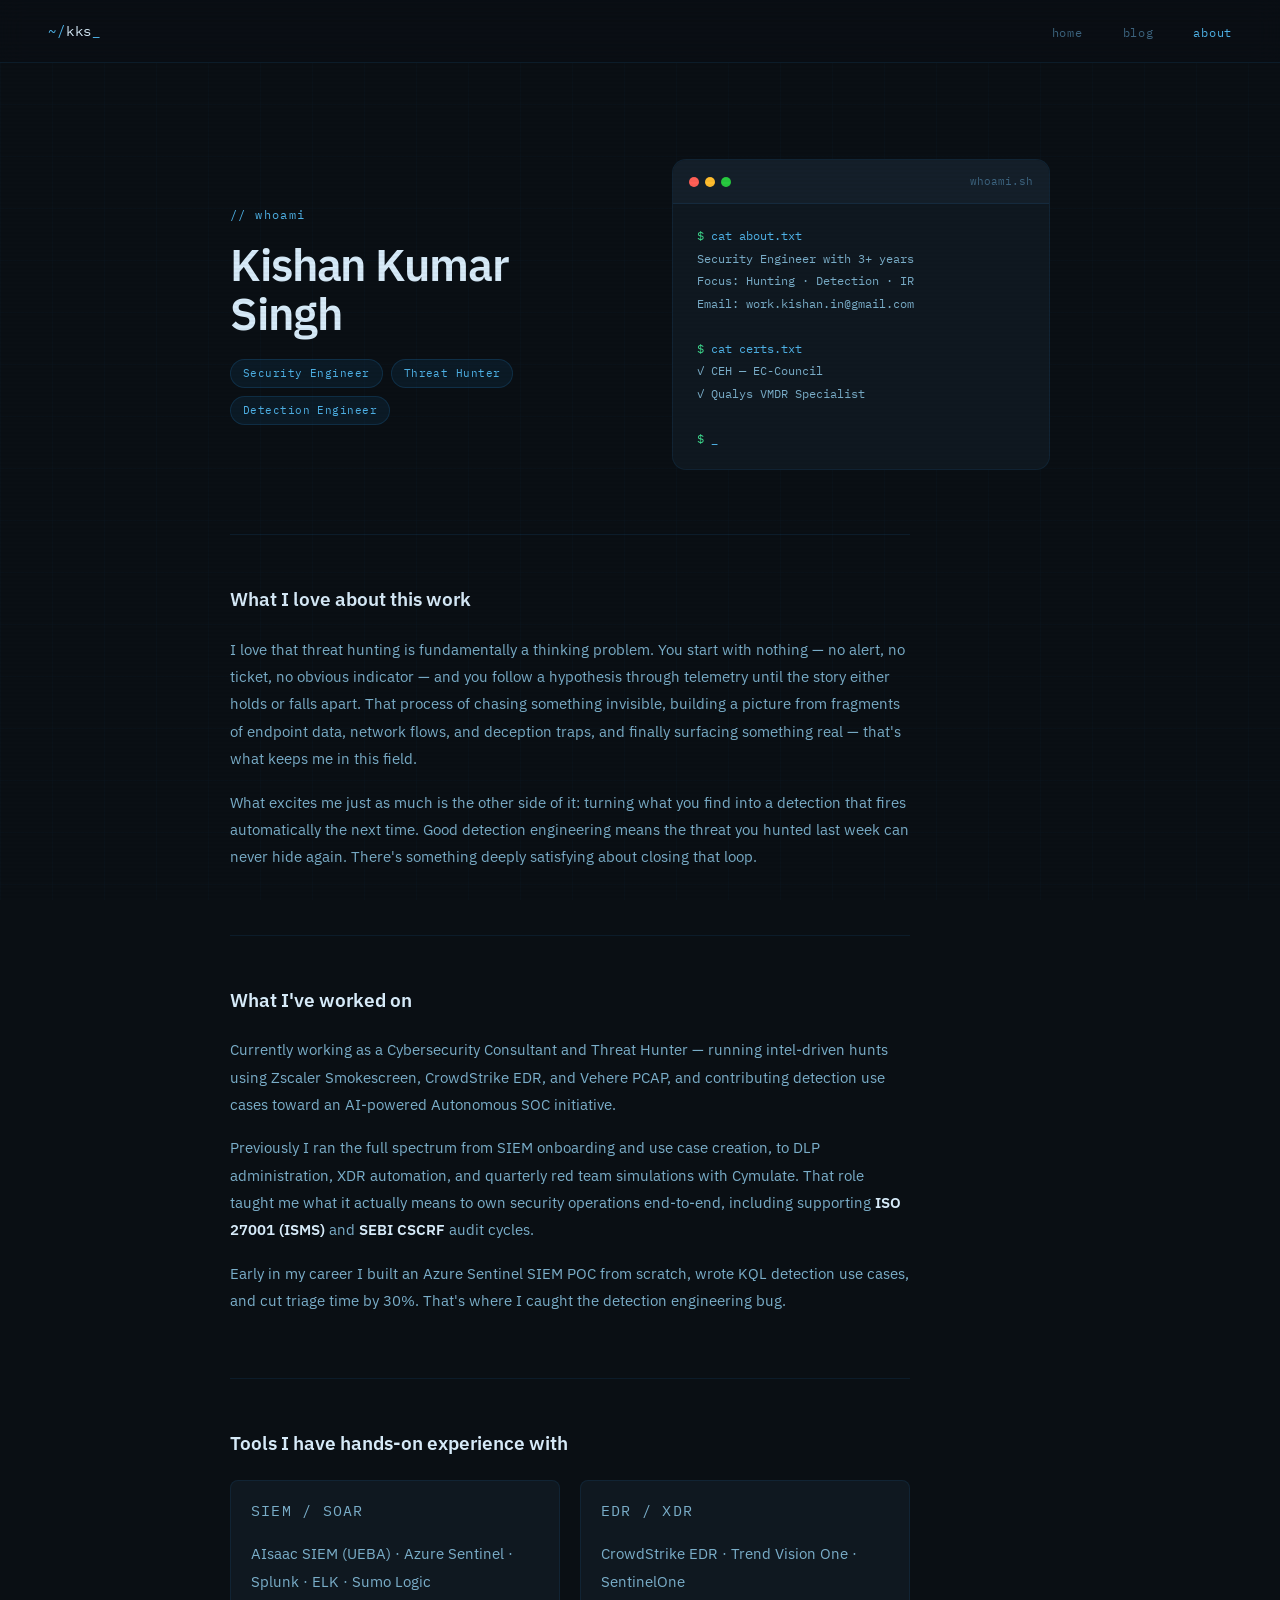
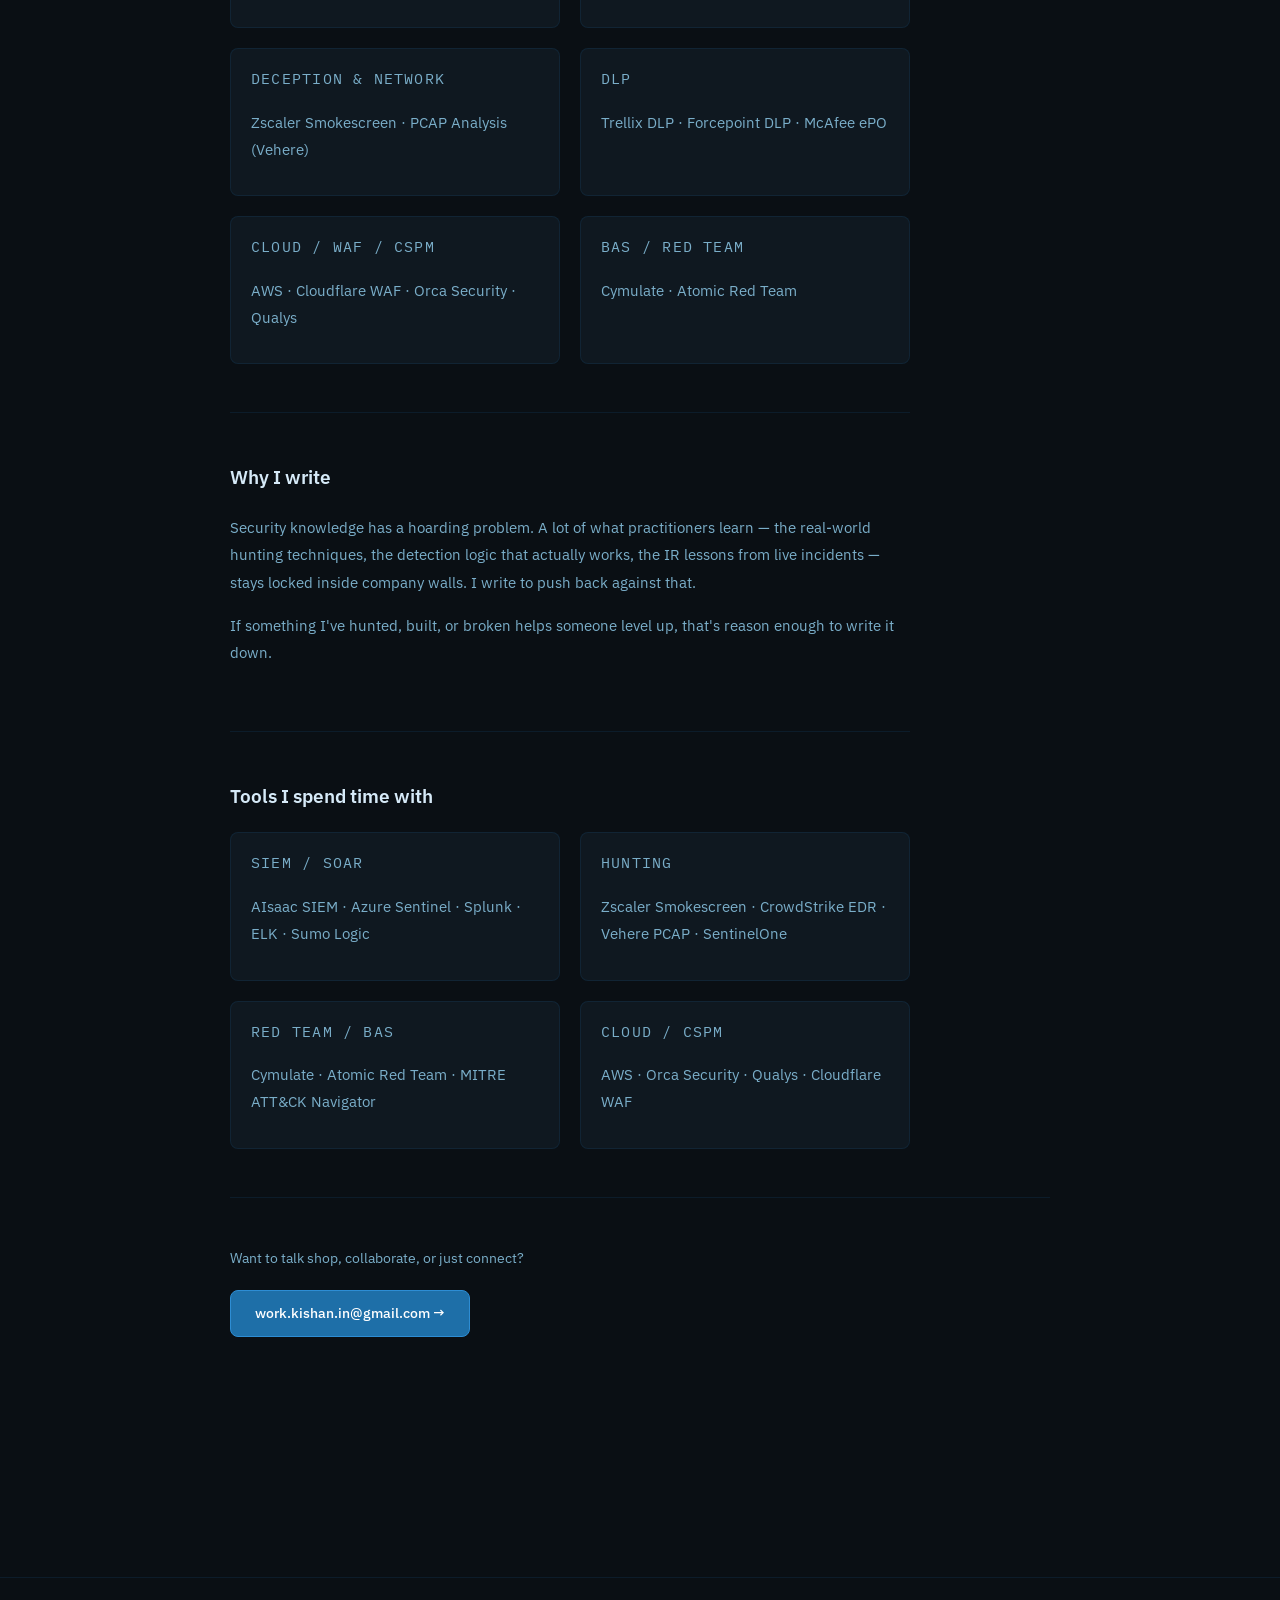
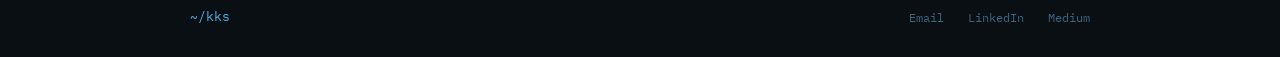
==== about.html @ 6621da4d "Add files via upload" ====
<!DOCTYPE html>
<html lang="en">
<head>
<meta charset="UTF-8">
<meta name="viewport" content="width=device-width, initial-scale=1.0">
<title>About — Kishan Kumar Singh</title>
<link rel="stylesheet" href="assets/style.css">
<link rel="preconnect" href="https://fonts.googleapis.com">
<link href="https://fonts.googleapis.com/css2?family=IBM+Plex+Mono:wght@300;400;500&family=IBM+Plex+Sans:wght@300;400;500;600&display=swap" rel="stylesheet">
</head>
<body>

<div class="scanline"></div>

<nav>
  <a href="index.html" class="nav-logo">
    <span class="prompt">~/</span>kks<span class="cursor-blink">_</span>
  </a>
  <ul>
    <li><a href="index.html">home</a></li>
    <li><a href="blog.html">blog</a></li>
    <li><a href="about.html" class="active">about</a></li>
  </ul>
</nav>

<main>
  <section class="about-hero">
    <div class="about-left">
      <p class="section-label">// whoami</p>
      <h1>Kishan Kumar<br>Singh</h1>
      <div class="about-tags">
        <span class="tag">Security Engineer</span>
        <span class="tag">Threat Hunter</span>
        <span class="tag">Detection Engineer</span>
        
      </div>
    </div>
    <div class="about-right">
      <div class="terminal-card">
        <div class="term-bar">
          <span class="dot r"></span><span class="dot y"></span><span class="dot g"></span>
          <span class="term-title">whoami.sh</span>
        </div>
        <div class="term-body">
          <p><span class="prompt">$</span> <span class="cmd">cat about.txt</span></p>
          <p class="out">Security Engineer with 3+ years</p>
          <p class="out">Focus: Hunting · Detection · IR</p>
          <p class="out">Email: work.kishan.in@gmail.com</p>
          <br>
          <p><span class="prompt">$</span> <span class="cmd">cat certs.txt</span></p>
          <p class="out">✓ CEH — EC-Council</p>
          <p class="out">✓ Qualys VMDR Specialist</p>
          <br>
          <p><span class="prompt">$</span> <span class="cursor-blink">_</span></p>
        </div>
      </div>
    </div>
  </section>

  <section class="about-body">

    <div class="about-block">
      <h2>What I love about this work</h2>
      <p>
        I love that threat hunting is fundamentally a thinking problem. You start with nothing — no alert,
        no ticket, no obvious indicator — and you follow a hypothesis through telemetry until the story
        either holds or falls apart. That process of chasing something invisible, building a picture from
        fragments of endpoint data, network flows, and deception traps, and finally surfacing something
        real — that's what keeps me in this field.
      </p>
      <p>
        What excites me just as much is the other side of it: turning what you find into a detection that
        fires automatically the next time. Good detection engineering means the threat you hunted last week
        can never hide again. There's something deeply satisfying about closing that loop.
      </p>
    </div>

    <div class="about-block">
      <h2>What I've worked on</h2>
      <p>
        Currently working as a Cybersecurity Consultant and Threat Hunter — running
        intel-driven hunts using Zscaler Smokescreen, CrowdStrike EDR, and Vehere PCAP, and contributing
        detection use cases toward an AI-powered Autonomous SOC initiative.
      </p>
      <p>
        Previously I ran the full spectrum from
        SIEM onboarding and use case creation, to DLP administration, XDR automation, and quarterly red team
        simulations with Cymulate. That role taught me what it actually means to own security operations end-to-end,
        including supporting <strong>ISO 27001 (ISMS)</strong> and <strong>SEBI CSCRF</strong> audit cycles.
      </p>
      <p>
        Early in my career I built an Azure Sentinel SIEM POC from scratch,
        wrote KQL detection use cases, and cut triage time by 30%. That's where I caught the detection engineering bug.
      </p>
    </div>


    <div class="about-block">
      <h2>Tools I have hands-on experience with</h2>
      <div class="tools-grid">
        <div class="tool-group">
          <p class="tool-label">SIEM / SOAR</p>
          <p class="tool-items">AIsaac SIEM (UEBA) · Azure Sentinel · Splunk · ELK · Sumo Logic</p>
        </div>
        <div class="tool-group">
          <p class="tool-label">EDR / XDR</p>
          <p class="tool-items">CrowdStrike EDR · Trend Vision One · SentinelOne</p>
        </div>
        <div class="tool-group">
          <p class="tool-label">Deception & Network</p>
          <p class="tool-items">Zscaler Smokescreen · PCAP Analysis (Vehere)</p>
        </div>
        <div class="tool-group">
          <p class="tool-label">DLP</p>
          <p class="tool-items">Trellix DLP · Forcepoint DLP · McAfee ePO</p>
        </div>
        <div class="tool-group">
          <p class="tool-label">Cloud / WAF / CSPM</p>
          <p class="tool-items">AWS · Cloudflare WAF · Orca Security · Qualys</p>
        </div>
        <div class="tool-group">
          <p class="tool-label">BAS / Red Team</p>
          <p class="tool-items">Cymulate · Atomic Red Team</p>
        </div>
      </div>
    </div>

    <div class="about-block">
      <h2>Why I write</h2>
      <p>
        Security knowledge has a hoarding problem. A lot of what practitioners learn — the real-world
        hunting techniques, the detection logic that actually works, the IR lessons from live incidents —
        stays locked inside company walls. I write to push back against that.
      </p>
      <p>
        If something I've hunted, built, or broken helps someone level up, that's reason enough to write it down.
      </p>
    </div>

    <div class="about-block">
      <h2>Tools I spend time with</h2>
      <div class="tools-grid">
        <div class="tool-group">
          <p class="tool-label">SIEM / SOAR</p>
          <p class="tool-items">AIsaac SIEM · Azure Sentinel · Splunk · ELK · Sumo Logic</p>
        </div>
        <div class="tool-group">
          <p class="tool-label">Hunting</p>
          <p class="tool-items">Zscaler Smokescreen · CrowdStrike EDR · Vehere PCAP · SentinelOne</p>
        </div>
        <div class="tool-group">
          <p class="tool-label">Red Team / BAS</p>
          <p class="tool-items">Cymulate · Atomic Red Team · MITRE ATT&CK Navigator</p>
        </div>
        <div class="tool-group">
          <p class="tool-label">Cloud / CSPM</p>
          <p class="tool-items">AWS · Orca Security · Qualys · Cloudflare WAF</p>
        </div>
      </div>
    </div>

    <div class="about-cta">
      <p>Want to talk shop, collaborate, or just connect?</p>
      <a href="mailto:work.kishan.in@gmail.com" class="btn-primary">work.kishan.in@gmail.com →</a>
    </div>

  </section>
</main>

<footer>
  <div class="footer-inner">
    <span class="footer-logo">~/kks</span>
    
    <div class="footer-links">
      <a href="mailto:work.kishan.in@gmail.com">Email</a>
      <a href="https://www.linkedin.com/in/singhkishan1/" target="_blank">LinkedIn</a>
      <a href="https://medium.com/@sudoEngineer" target="_blank">Medium</a>
    </div>
  </div>
</footer>

</body>
</html>
---- assets/style.css ----
/* ============================================================
   STYLE.CSS — Dark terminal aesthetic
   ============================================================ */

:root {
  --bg:         #0A0F14;
  --bg2:        #0F1820;
  --bg3:        #141F2A;
  --bg4:        #1A2840;
  --border:     rgba(30, 111, 168, 0.15);
  --border2:    rgba(30, 111, 168, 0.30);
  --navy:       #1E6FA8;
  --steel:      #2D8DD4;
  --glow:       #4FB3E8;
  --green:      #3DD68C;
  --amber:      #F5A623;
  --text:       #D6EAF8;
  --text2:      #7AAEC9;
  --text3:      #3D6580;
  --white:      #FFFFFF;
  --mono:       'IBM Plex Mono', monospace;
  --sans:       'IBM Plex Sans', sans-serif;
  --radius:     8px;
  --radius-lg:  14px;
}

* { margin: 0; padding: 0; box-sizing: border-box; }
html { scroll-behavior: smooth; }

body {
  font-family: var(--sans);
  background: var(--bg);
  color: var(--text);
  line-height: 1.7;
  min-height: 100vh;
}

/* Scanline effect */
.scanline {
  position: fixed;
  inset: 0;
  background: repeating-linear-gradient(
    0deg,
    transparent,
    transparent 2px,
    rgba(0, 0, 0, 0.03) 2px,
    rgba(0, 0, 0, 0.03) 4px
  );
  pointer-events: none;
  z-index: 9999;
}

/* Grid background */
body::before {
  content: '';
  position: fixed;
  inset: 0;
  background-image:
    linear-gradient(rgba(30,111,168,0.035) 1px, transparent 1px),
    linear-gradient(90deg, rgba(30,111,168,0.035) 1px, transparent 1px);
  background-size: 52px 52px;
  pointer-events: none;
  z-index: 0;
}

/* ============================================================
   NAV
   ============================================================ */
nav {
  position: sticky;
  top: 0;
  z-index: 100;
  display: flex;
  align-items: center;
  justify-content: space-between;
  padding: 1.1rem 3rem;
  background: rgba(10, 15, 20, 0.9);
  backdrop-filter: blur(12px);
  border-bottom: 1px solid var(--border);
}

.nav-logo {
  font-family: var(--mono);
  font-size: 0.9rem;
  color: var(--text);
  text-decoration: none;
  font-weight: 400;
}

.nav-logo .prompt { color: var(--glow); }

nav ul {
  display: flex;
  list-style: none;
  gap: 2.5rem;
}

nav a {
  font-family: var(--mono);
  font-size: 0.75rem;
  color: var(--text3);
  text-decoration: none;
  letter-spacing: 0.06em;
  transition: color 0.2s;
}

nav a:hover,
nav a.active { color: var(--glow); }

/* ============================================================
   MAIN LAYOUT
   ============================================================ */
main {
  position: relative;
  z-index: 1;
  max-width: 900px;
  margin: 0 auto;
  padding: 0 2.5rem 6rem;
}

/* ============================================================
   HERO
   ============================================================ */
.hero {
  padding: 7rem 0 5rem;
}

.hero-meta {
  display: flex;
  gap: 8px;
  margin-bottom: 1.5rem;
}

.hero-title {
  font-size: clamp(2.6rem, 5vw, 4rem);
  font-weight: 600;
  line-height: 1.08;
  letter-spacing: -0.025em;
  margin-bottom: 1.5rem;
}

.stroke {
  color: transparent;
  -webkit-text-stroke: 1.5px var(--steel);
}

.hero-bio {
  font-size: 1rem;
  color: var(--text2);
  max-width: 560px;
  line-height: 1.75;
  margin-bottom: 2rem;
}

.hero-links {
  display: flex;
  gap: 1rem;
  flex-wrap: wrap;
}

/* ============================================================
   BUTTONS & TAGS
   ============================================================ */
.btn-primary {
  display: inline-flex;
  align-items: center;
  gap: 6px;
  padding: 11px 24px;
  background: var(--navy);
  color: var(--white);
  border: 1px solid var(--steel);
  border-radius: var(--radius);
  font-size: 0.85rem;
  font-weight: 500;
  text-decoration: none;
  transition: background 0.2s, transform 0.15s;
}

.btn-primary:hover { background: var(--steel); transform: translateY(-1px); }

.btn-ghost {
  display: inline-flex;
  align-items: center;
  padding: 11px 24px;
  background: transparent;
  color: var(--text2);
  border: 1px solid var(--border2);
  border-radius: var(--radius);
  font-size: 0.85rem;
  text-decoration: none;
  transition: all 0.2s;
}

.btn-ghost:hover { color: var(--glow); border-color: var(--glow); }

.tag {
  display: inline-block;
  padding: 4px 12px;
  background: rgba(30,111,168,0.12);
  border: 1px solid rgba(30,111,168,0.25);
  border-radius: 100px;
  font-family: var(--mono);
  font-size: 0.7rem;
  color: var(--glow);
  letter-spacing: 0.04em;
}

.tag-green {
  background: rgba(61,214,140,0.1);
  border-color: rgba(61,214,140,0.25);
  color: var(--green);
}

.tag-sm { font-size: 0.65rem; padding: 3px 9px; }

/* ============================================================
   SECTION LABEL
   ============================================================ */
.section-label {
  font-family: var(--mono);
  font-size: 0.72rem;
  color: var(--glow);
  letter-spacing: 0.12em;
  margin-bottom: 1rem;
}

/* ============================================================
   TOPICS GRID (home page)
   ============================================================ */
.topics {
  padding: 4rem 0;
  border-top: 1px solid var(--border);
}

.topic-grid {
  display: grid;
  grid-template-columns: repeat(auto-fit, minmax(250px, 1fr));
  gap: 1.25rem;
  margin-top: 1.5rem;
}

.topic-card {
  background: var(--bg2);
  border: 1px solid var(--border);
  border-radius: var(--radius-lg);
  padding: 1.5rem;
  transition: border-color 0.2s, transform 0.2s;
  position: relative;
  overflow: hidden;
}

.topic-card::after {
  content: '';
  position: absolute;
  top: 0; left: 0; right: 0;
  height: 1px;
  background: linear-gradient(to right, transparent, var(--steel), transparent);
  opacity: 0;
  transition: opacity 0.2s;
}

.topic-card:hover { border-color: var(--border2); transform: translateY(-2px); }
.topic-card:hover::after { opacity: 1; }

.topic-icon { font-size: 1.3rem; display: block; margin-bottom: 0.75rem; }

.topic-card h3 {
  font-size: 0.9rem;
  font-weight: 600;
  color: var(--text);
  margin-bottom: 0.5rem;
}

.topic-card p {
  font-size: 0.8rem;
  color: var(--text2);
  line-height: 1.65;
}

/* ============================================================
   POST CARDS (blog list + home latest)
   ============================================================ */
.post-list,
.blog-grid {
  display: flex;
  flex-direction: column;
  gap: 1.25rem;
}

.latest {
  padding: 4rem 0;
  border-top: 1px solid var(--border);
}

.latest-header {
  display: flex;
  align-items: baseline;
  justify-content: space-between;
  margin-bottom: 1.5rem;
}

.view-all {
  font-family: var(--mono);
  font-size: 0.75rem;
  color: var(--glow);
  text-decoration: none;
}

.view-all:hover { text-decoration: underline; }

.post-card {
  display: block;
  text-decoration: none;
  background: var(--bg2);
  border: 1px solid var(--border);
  border-radius: var(--radius-lg);
  padding: 1.5rem;
  transition: border-color 0.2s, transform 0.15s;
}

.post-card:hover { border-color: var(--border2); transform: translateY(-2px); }

.post-card-tags { display: flex; gap: 6px; flex-wrap: wrap; margin-bottom: 0.75rem; }

.post-card-title {
  font-size: 1rem;
  font-weight: 600;
  color: var(--text);
  margin-bottom: 0.5rem;
  line-height: 1.4;
}

.post-card-excerpt {
  font-size: 0.82rem;
  color: var(--text2);
  line-height: 1.65;
  margin-bottom: 1rem;
}

.post-card-meta {
  display: flex;
  gap: 1.5rem;
  font-family: var(--mono);
  font-size: 0.68rem;
  color: var(--text3);
}

.empty-state {
  font-family: var(--mono);
  font-size: 0.8rem;
  color: var(--text3);
  padding: 3rem 0;
  text-align: center;
}

/* ============================================================
   BLOG PAGE
   ============================================================ */
.page-header {
  padding: 5rem 0 2.5rem;
}

.page-header h1 {
  font-size: 2.8rem;
  font-weight: 600;
  letter-spacing: -0.025em;
  margin-bottom: 0.75rem;
}

.page-subtitle {
  color: var(--text2);
  font-size: 0.95rem;
}

.filter-bar {
  display: flex;
  gap: 8px;
  flex-wrap: wrap;
  padding: 1.5rem 0;
  border-top: 1px solid var(--border);
  border-bottom: 1px solid var(--border);
  margin-bottom: 2.5rem;
}

.filter-btn {
  padding: 6px 16px;
  background: transparent;
  color: var(--text3);
  border: 1px solid var(--border);
  border-radius: 100px;
  font-family: var(--mono);
  font-size: 0.7rem;
  cursor: pointer;
  transition: all 0.2s;
  letter-spacing: 0.04em;
}

.filter-btn:hover { border-color: var(--border2); color: var(--text2); }
.filter-btn.active { background: rgba(30,111,168,0.15); border-color: var(--steel); color: var(--glow); }

/* ============================================================
   POST ARTICLE
   ============================================================ */
.post-nav { padding: 2rem 0 0; }

.back-link {
  font-family: var(--mono);
  font-size: 0.75rem;
  color: var(--text3);
  text-decoration: none;
  transition: color 0.2s;
}

.back-link:hover { color: var(--glow); }

.post-article {
  padding: 3rem 0 4rem;
  border-top: 1px solid var(--border);
  margin-top: 1.5rem;
}

.post-header { margin-bottom: 3rem; }

.post-tags { display: flex; gap: 8px; flex-wrap: wrap; margin-bottom: 1.25rem; }

.post-title {
  font-size: clamp(1.8rem, 3.5vw, 2.6rem);
  font-weight: 600;
  line-height: 1.15;
  letter-spacing: -0.02em;
  margin-bottom: 1rem;
}

.post-meta {
  display: flex;
  gap: 1.5rem;
  font-family: var(--mono);
  font-size: 0.72rem;
  color: var(--text3);
}

/* Post body typography */
.post-body { max-width: 680px; }

.post-body p {
  font-size: 1rem;
  color: var(--text2);
  line-height: 1.8;
  margin-bottom: 1.5rem;
}

.post-body h2 {
  font-size: 1.25rem;
  font-weight: 600;
  color: var(--text);
  margin: 2.5rem 0 1rem;
  padding-left: 1rem;
  border-left: 2px solid var(--steel);
}

.post-body strong { color: var(--text); font-weight: 600; }

.post-body em { color: var(--glow); font-style: normal; }

.post-body pre {
  background: var(--bg3);
  border: 1px solid var(--border);
  border-radius: var(--radius);
  padding: 1.25rem 1.5rem;
  overflow-x: auto;
  margin: 1.5rem 0;
}

.post-body code {
  font-family: var(--mono);
  font-size: 0.8rem;
  color: var(--green);
  line-height: 1.6;
}

.post-body p code {
  background: var(--bg3);
  border: 1px solid var(--border);
  border-radius: 4px;
  padding: 2px 6px;
  font-size: 0.82rem;
}

.post-closing {
  margin-top: 3rem !important;
  padding-top: 1.5rem;
  border-top: 1px solid var(--border);
  font-size: 0.85rem !important;
  color: var(--text3) !important;
  font-family: var(--mono);
}

/* Post footer */
.post-footer {
  display: flex;
  align-items: center;
  justify-content: space-between;
  padding: 2rem 0 4rem;
  border-top: 1px solid var(--border);
  flex-wrap: wrap;
  gap: 1.5rem;
}

.post-author { display: flex; align-items: center; gap: 1rem; }

.author-avatar {
  width: 46px; height: 46px;
  background: var(--bg4);
  border: 1px solid var(--border2);
  border-radius: 50%;
  display: flex;
  align-items: center;
  justify-content: center;
  font-family: var(--mono);
  font-size: 0.75rem;
  color: var(--glow);
}

.author-name { font-weight: 600; font-size: 0.9rem; }
.author-role { font-size: 0.75rem; color: var(--text3); font-family: var(--mono); }

/* ============================================================
   ABOUT PAGE
   ============================================================ */
.about-hero {
  display: grid;
  grid-template-columns: 1fr 1fr;
  gap: 4rem;
  align-items: center;
  padding: 6rem 0 4rem;
}

.about-hero h1 {
  font-size: 2.8rem;
  font-weight: 600;
  letter-spacing: -0.025em;
  line-height: 1.1;
  margin-bottom: 1.25rem;
}

.about-tags { display: flex; flex-wrap: wrap; gap: 8px; }

/* Terminal card */
.terminal-card {
  background: var(--bg2);
  border: 1px solid var(--border);
  border-radius: var(--radius-lg);
  overflow: hidden;
}

.term-bar {
  display: flex;
  align-items: center;
  gap: 6px;
  padding: 0.75rem 1rem;
  background: var(--bg3);
  border-bottom: 1px solid var(--border);
}

.dot { width: 10px; height: 10px; border-radius: 50%; }
.dot.r { background: #FF5F56; }
.dot.y { background: #FFBD2E; }
.dot.g { background: #27C93F; }
.term-title { font-family: var(--mono); font-size: 0.7rem; color: var(--text3); margin-left: auto; }

.term-body {
  padding: 1.25rem 1.5rem;
  font-family: var(--mono);
  font-size: 0.78rem;
  line-height: 1.8;
}

.term-body .prompt { color: var(--green); }
.term-body .cmd { color: var(--glow); }
.term-body .out { color: var(--text2); padding-left: 0; }

.about-body { padding-bottom: 6rem; }

.about-block {
  padding: 3rem 0;
  border-top: 1px solid var(--border);
  max-width: 680px;
}

.about-block h2 {
  font-size: 1.2rem;
  font-weight: 600;
  color: var(--text);
  margin-bottom: 1.25rem;
}

.about-block p {
  font-size: 0.95rem;
  color: var(--text2);
  line-height: 1.8;
  margin-bottom: 1rem;
}

.about-block strong { color: var(--text); font-weight: 600; }

.tools-grid {
  display: grid;
  grid-template-columns: 1fr 1fr;
  gap: 1.25rem;
  margin-top: 1rem;
}

.tool-group {
  background: var(--bg2);
  border: 1px solid var(--border);
  border-radius: var(--radius);
  padding: 1rem 1.25rem;
}

.tool-label {
  font-family: var(--mono);
  font-size: 0.68rem;
  color: var(--glow);
  letter-spacing: 0.08em;
  text-transform: uppercase;
  margin-bottom: 0.5rem;
}

.tool-items {
  font-size: 0.78rem;
  color: var(--text2);
  line-height: 1.65;
}

.about-cta {
  padding: 3rem 0;
  border-top: 1px solid var(--border);
}

.about-cta p {
  font-size: 0.9rem;
  color: var(--text2);
  margin-bottom: 1.25rem;
}

/* ============================================================
   CURSOR BLINK
   ============================================================ */
.cursor-blink {
  animation: blink 1.1s step-end infinite;
  color: var(--glow);
}

@keyframes blink {
  0%, 100% { opacity: 1; }
  50% { opacity: 0; }
}

/* ============================================================
   FOOTER
   ============================================================ */
footer {
  position: relative;
  z-index: 1;
  border-top: 1px solid var(--border);
  padding: 1.75rem 3rem;
}

.footer-inner {
  max-width: 900px;
  margin: 0 auto;
  display: flex;
  align-items: center;
  gap: 2rem;
  flex-wrap: wrap;
}

.footer-logo {
  font-family: var(--mono);
  font-size: 0.82rem;
  color: var(--glow);
}

.footer-copy {
  font-family: var(--mono);
  font-size: 0.72rem;
  color: var(--text3);
}

.footer-links {
  display: flex;
  gap: 1.5rem;
  margin-left: auto;
}

.footer-links a {
  font-family: var(--mono);
  font-size: 0.72rem;
  color: var(--text3);
  text-decoration: none;
  transition: color 0.2s;
}

.footer-links a:hover { color: var(--glow); }

/* ============================================================
   RESPONSIVE
   ============================================================ */
@media (max-width: 700px) {
  nav { padding: 1rem 1.5rem; }
  main { padding: 0 1.5rem 5rem; }
  footer { padding: 1.5rem; }
  .about-hero { grid-template-columns: 1fr; gap: 2rem; padding-top: 4rem; }
  .about-hero h1 { font-size: 2rem; }
  .tools-grid { grid-template-columns: 1fr; }
  .footer-links { margin-left: 0; }
}
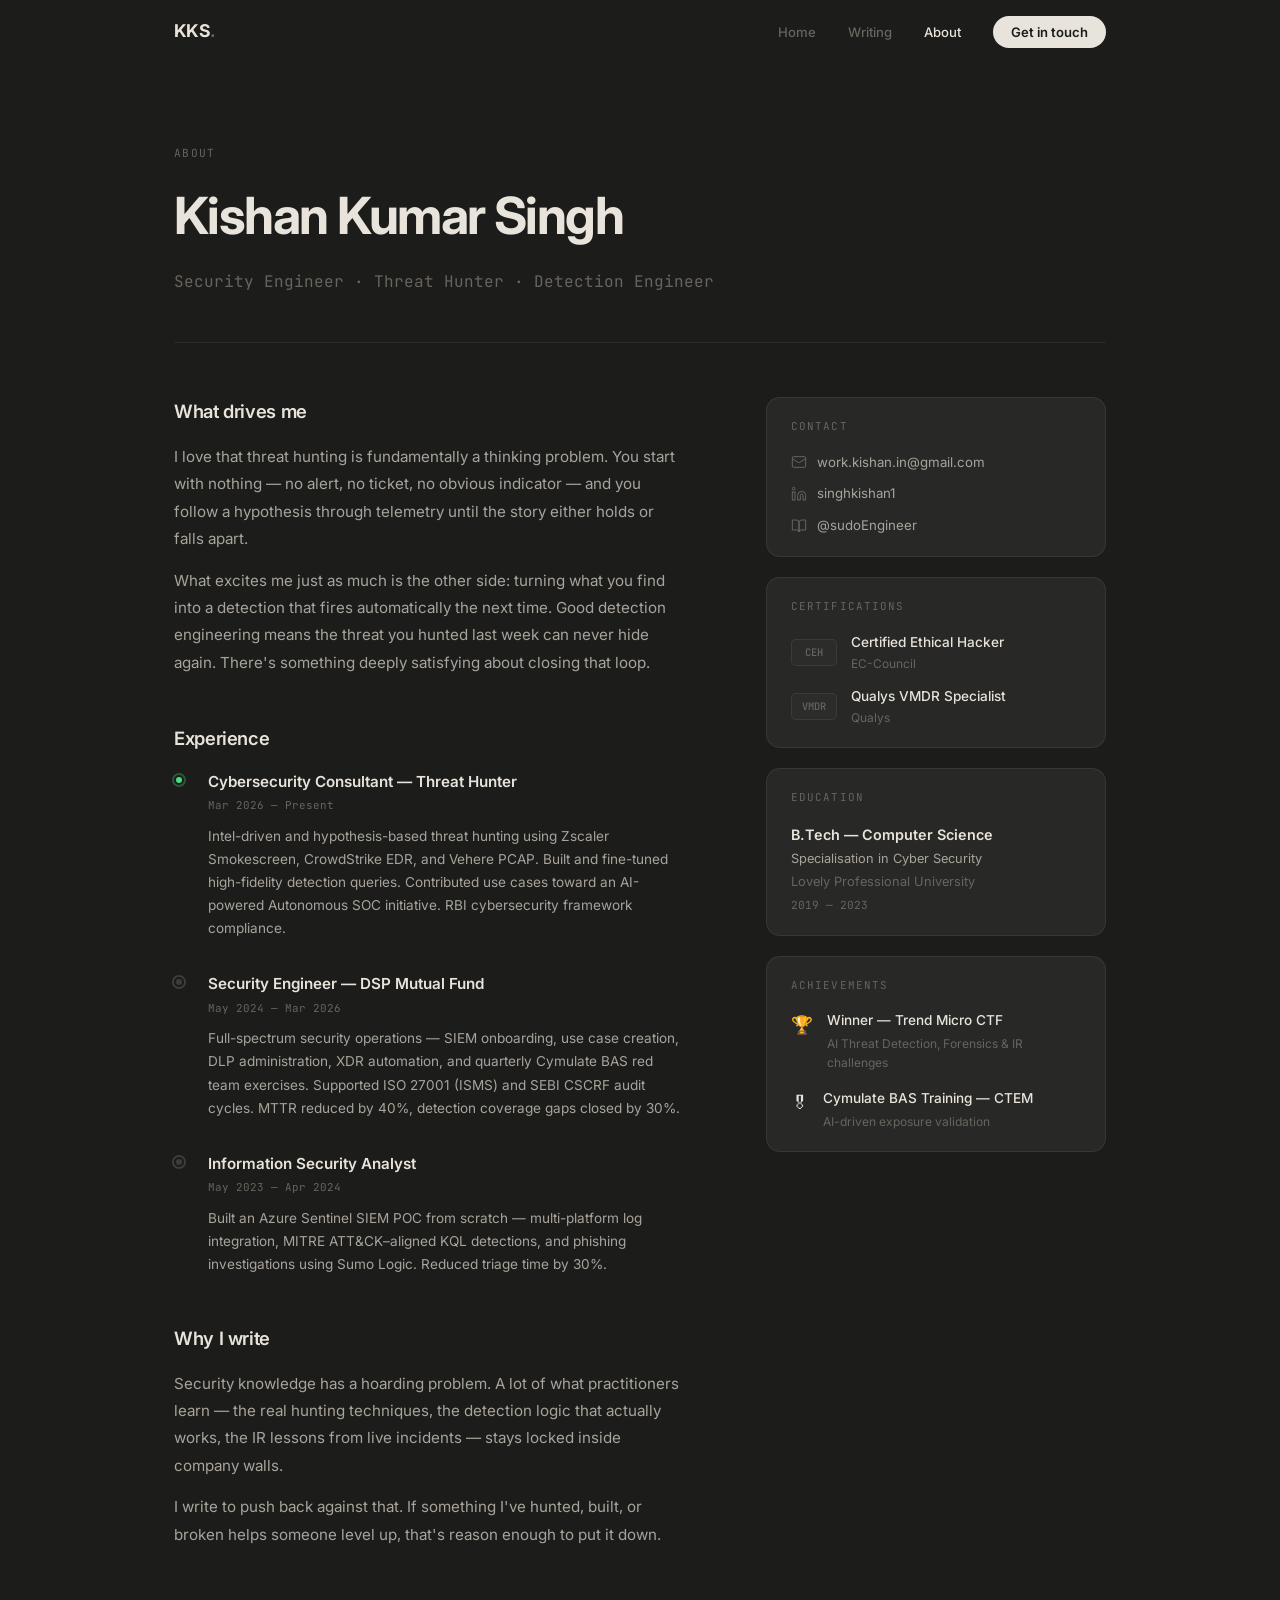
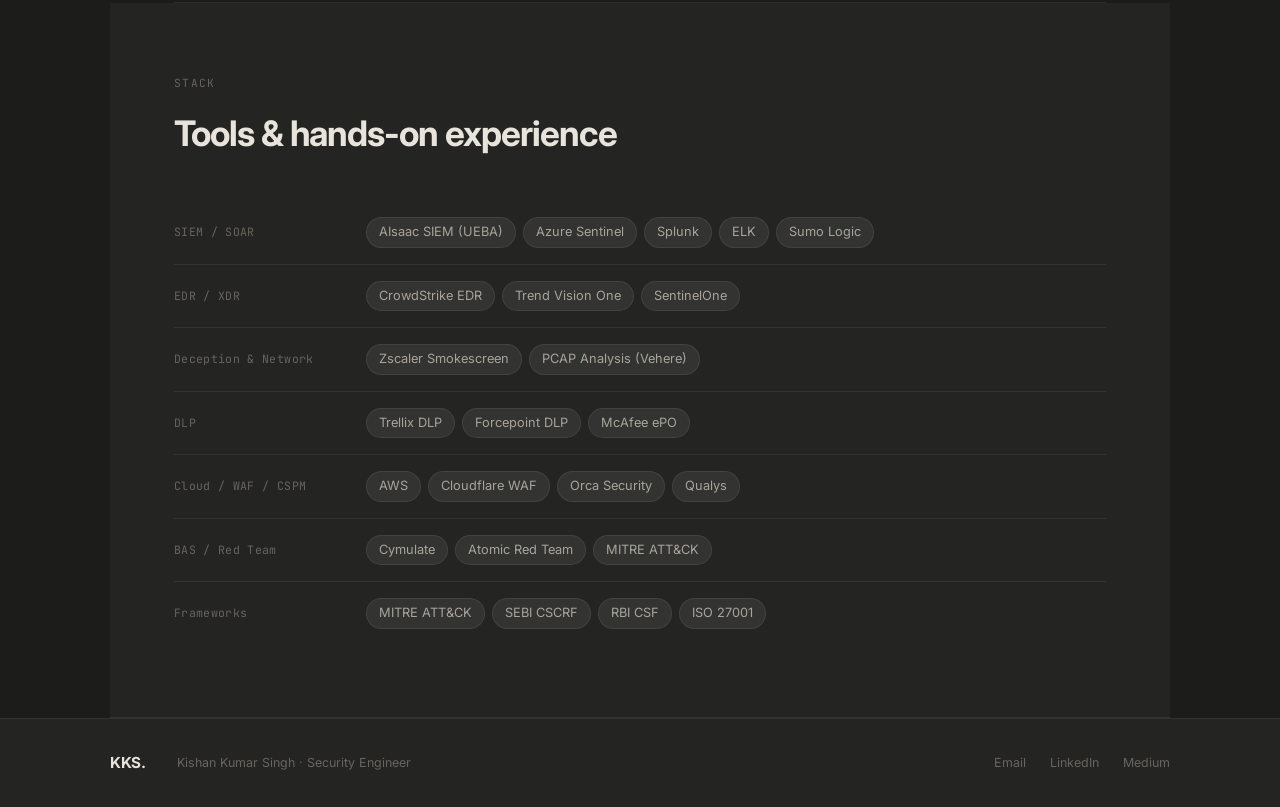
==== commit a10fc854: "Add files via upload" ====
--- a/about.html
+++ b/about.html
@@ -4,173 +4,121 @@
 <meta charset="UTF-8">
 <meta name="viewport" content="width=device-width, initial-scale=1.0">
 <title>About — Kishan Kumar Singh</title>
+<link rel="preconnect" href="https://fonts.googleapis.com">
+<link href="https://fonts.googleapis.com/css2?family=Inter:wght@300;400;500;600;700&family=JetBrains+Mono:wght@300;400;500&display=swap" rel="stylesheet">
 <link rel="stylesheet" href="assets/style.css">
-<link rel="preconnect" href="https://fonts.googleapis.com">
-<link href="https://fonts.googleapis.com/css2?family=IBM+Plex+Mono:wght@300;400;500&family=IBM+Plex+Sans:wght@300;400;500;600&display=swap" rel="stylesheet">
 </head>
 <body>
+<nav id="nav">
+  <div class="nav-inner">
+    <a href="index.html" class="nav-brand">KKS<span class="brand-dot">.</span></a>
+    <ul class="nav-links">
+      <li><a href="index.html" class="nav-link">Home</a></li>
+      <li><a href="blog.html" class="nav-link">Writing</a></li>
+      <li><a href="about.html" class="nav-link active">About</a></li>
+      <li><a href="mailto:work.kishan.in@gmail.com" class="nav-cta">Get in touch</a></li>
+    </ul>
+  </div>
+</nav>
+<main>
+  <section class="page-hero">
+    <div class="section-label">About</div>
+    <h1 class="page-h1">Kishan Kumar Singh</h1>
+    <p class="page-sub">Security Engineer · Threat Hunter · Detection Engineer</p>
+  </section>
 
-<div class="scanline"></div>
-
-<nav>
-  <a href="index.html" class="nav-logo">
-    <span class="prompt">~/</span>kks<span class="cursor-blink">_</span>
-  </a>
-  <ul>
-    <li><a href="index.html">home</a></li>
-    <li><a href="blog.html">blog</a></li>
-    <li><a href="about.html" class="active">about</a></li>
-  </ul>
-</nav>
-
-<main>
-  <section class="about-hero">
-    <div class="about-left">
-      <p class="section-label">// whoami</p>
-      <h1>Kishan Kumar<br>Singh</h1>
-      <div class="about-tags">
-        <span class="tag">Security Engineer</span>
-        <span class="tag">Threat Hunter</span>
-        <span class="tag">Detection Engineer</span>
-        
+  <section class="about-layout">
+    <div class="about-main">
+      <div class="about-block">
+        <h2>What drives me</h2>
+        <p>I love that threat hunting is fundamentally a thinking problem. You start with nothing — no alert, no ticket, no obvious indicator — and you follow a hypothesis through telemetry until the story either holds or falls apart.</p>
+        <p>What excites me just as much is the other side: turning what you find into a detection that fires automatically the next time. Good detection engineering means the threat you hunted last week can never hide again. There's something deeply satisfying about closing that loop.</p>
       </div>
-    </div>
-    <div class="about-right">
-      <div class="terminal-card">
-        <div class="term-bar">
-          <span class="dot r"></span><span class="dot y"></span><span class="dot g"></span>
-          <span class="term-title">whoami.sh</span>
-        </div>
-        <div class="term-body">
-          <p><span class="prompt">$</span> <span class="cmd">cat about.txt</span></p>
-          <p class="out">Security Engineer with 3+ years</p>
-          <p class="out">Focus: Hunting · Detection · IR</p>
-          <p class="out">Email: work.kishan.in@gmail.com</p>
-          <br>
-          <p><span class="prompt">$</span> <span class="cmd">cat certs.txt</span></p>
-          <p class="out">✓ CEH — EC-Council</p>
-          <p class="out">✓ Qualys VMDR Specialist</p>
-          <br>
-          <p><span class="prompt">$</span> <span class="cursor-blink">_</span></p>
+      <div class="about-block">
+        <h2>Experience</h2>
+        <div class="timeline">
+          <div class="tl-item">
+            <div class="tl-dot active"></div>
+            <div class="tl-content">
+              <div class="tl-role">Cybersecurity Consultant — Threat Hunter</div>
+              <div class="tl-period">Mar 2026 — Present</div>
+              <p>Intel-driven and hypothesis-based threat hunting using Zscaler Smokescreen, CrowdStrike EDR, and Vehere PCAP. Built and fine-tuned high-fidelity detection queries. Contributed use cases toward an AI-powered Autonomous SOC initiative. RBI cybersecurity framework compliance.</p>
+            </div>
+          </div>
+          <div class="tl-item">
+            <div class="tl-dot"></div>
+            <div class="tl-content">
+              <div class="tl-role">Security Engineer — DSP Mutual Fund</div>
+              <div class="tl-period">May 2024 — Mar 2026</div>
+              <p>Full-spectrum security operations — SIEM onboarding, use case creation, DLP administration, XDR automation, and quarterly Cymulate BAS red team exercises. Supported ISO 27001 (ISMS) and SEBI CSCRF audit cycles. MTTR reduced by 40%, detection coverage gaps closed by 30%.</p>
+            </div>
+          </div>
+          <div class="tl-item">
+            <div class="tl-dot"></div>
+            <div class="tl-content">
+              <div class="tl-role">Information Security Analyst</div>
+              <div class="tl-period">May 2023 — Apr 2024</div>
+              <p>Built an Azure Sentinel SIEM POC from scratch — multi-platform log integration, MITRE ATT&CK–aligned KQL detections, and phishing investigations using Sumo Logic. Reduced triage time by 30%.</p>
+            </div>
+          </div>
         </div>
       </div>
-    </div>
-  </section>
-
-  <section class="about-body">
-
-    <div class="about-block">
-      <h2>What I love about this work</h2>
-      <p>
-        I love that threat hunting is fundamentally a thinking problem. You start with nothing — no alert,
-        no ticket, no obvious indicator — and you follow a hypothesis through telemetry until the story
-        either holds or falls apart. That process of chasing something invisible, building a picture from
-        fragments of endpoint data, network flows, and deception traps, and finally surfacing something
-        real — that's what keeps me in this field.
-      </p>
-      <p>
-        What excites me just as much is the other side of it: turning what you find into a detection that
-        fires automatically the next time. Good detection engineering means the threat you hunted last week
-        can never hide again. There's something deeply satisfying about closing that loop.
-      </p>
-    </div>
-
-    <div class="about-block">
-      <h2>What I've worked on</h2>
-      <p>
-        Currently working as a Cybersecurity Consultant and Threat Hunter — running
-        intel-driven hunts using Zscaler Smokescreen, CrowdStrike EDR, and Vehere PCAP, and contributing
-        detection use cases toward an AI-powered Autonomous SOC initiative.
-      </p>
-      <p>
-        Previously I ran the full spectrum from
-        SIEM onboarding and use case creation, to DLP administration, XDR automation, and quarterly red team
-        simulations with Cymulate. That role taught me what it actually means to own security operations end-to-end,
-        including supporting <strong>ISO 27001 (ISMS)</strong> and <strong>SEBI CSCRF</strong> audit cycles.
-      </p>
-      <p>
-        Early in my career I built an Azure Sentinel SIEM POC from scratch,
-        wrote KQL detection use cases, and cut triage time by 30%. That's where I caught the detection engineering bug.
-      </p>
-    </div>
-
-
-    <div class="about-block">
-      <h2>Tools I have hands-on experience with</h2>
-      <div class="tools-grid">
-        <div class="tool-group">
-          <p class="tool-label">SIEM / SOAR</p>
-          <p class="tool-items">AIsaac SIEM (UEBA) · Azure Sentinel · Splunk · ELK · Sumo Logic</p>
-        </div>
-        <div class="tool-group">
-          <p class="tool-label">EDR / XDR</p>
-          <p class="tool-items">CrowdStrike EDR · Trend Vision One · SentinelOne</p>
-        </div>
-        <div class="tool-group">
-          <p class="tool-label">Deception & Network</p>
-          <p class="tool-items">Zscaler Smokescreen · PCAP Analysis (Vehere)</p>
-        </div>
-        <div class="tool-group">
-          <p class="tool-label">DLP</p>
-          <p class="tool-items">Trellix DLP · Forcepoint DLP · McAfee ePO</p>
-        </div>
-        <div class="tool-group">
-          <p class="tool-label">Cloud / WAF / CSPM</p>
-          <p class="tool-items">AWS · Cloudflare WAF · Orca Security · Qualys</p>
-        </div>
-        <div class="tool-group">
-          <p class="tool-label">BAS / Red Team</p>
-          <p class="tool-items">Cymulate · Atomic Red Team</p>
-        </div>
+      <div class="about-block">
+        <h2>Why I write</h2>
+        <p>Security knowledge has a hoarding problem. A lot of what practitioners learn — the real hunting techniques, the detection logic that actually works, the IR lessons from live incidents — stays locked inside company walls.</p>
+        <p>I write to push back against that. If something I've hunted, built, or broken helps someone level up, that's reason enough to put it down.</p>
       </div>
     </div>
 
-    <div class="about-block">
-      <h2>Why I write</h2>
-      <p>
-        Security knowledge has a hoarding problem. A lot of what practitioners learn — the real-world
-        hunting techniques, the detection logic that actually works, the IR lessons from live incidents —
-        stays locked inside company walls. I write to push back against that.
-      </p>
-      <p>
-        If something I've hunted, built, or broken helps someone level up, that's reason enough to write it down.
-      </p>
-    </div>
-
-    <div class="about-block">
-      <h2>Tools I spend time with</h2>
-      <div class="tools-grid">
-        <div class="tool-group">
-          <p class="tool-label">SIEM / SOAR</p>
-          <p class="tool-items">AIsaac SIEM · Azure Sentinel · Splunk · ELK · Sumo Logic</p>
-        </div>
-        <div class="tool-group">
-          <p class="tool-label">Hunting</p>
-          <p class="tool-items">Zscaler Smokescreen · CrowdStrike EDR · Vehere PCAP · SentinelOne</p>
-        </div>
-        <div class="tool-group">
-          <p class="tool-label">Red Team / BAS</p>
-          <p class="tool-items">Cymulate · Atomic Red Team · MITRE ATT&CK Navigator</p>
-        </div>
-        <div class="tool-group">
-          <p class="tool-label">Cloud / CSPM</p>
-          <p class="tool-items">AWS · Orca Security · Qualys · Cloudflare WAF</p>
+    <aside class="about-sidebar">
+      <div class="sidebar-card">
+        <div class="sidebar-label">Contact</div>
+        <div class="sidebar-links">
+          <a href="mailto:work.kishan.in@gmail.com" class="sidebar-link"><svg width="16" height="16" viewBox="0 0 24 24" fill="none" stroke="currentColor" stroke-width="1.5"><rect x="2" y="4" width="20" height="16" rx="2"/><path d="m22 7-8.97 5.7a1.94 1.94 0 0 1-2.06 0L2 7"/></svg>work.kishan.in@gmail.com</a>
+          <a href="https://www.linkedin.com/in/singhkishan1/" target="_blank" class="sidebar-link"><svg width="16" height="16" viewBox="0 0 24 24" fill="none" stroke="currentColor" stroke-width="1.5"><path d="M16 8a6 6 0 0 1 6 6v7h-4v-7a2 2 0 0 0-4 0v7h-4v-7a6 6 0 0 1 6-6z"/><rect x="2" y="9" width="4" height="12"/><circle cx="4" cy="4" r="2"/></svg>singhkishan1</a>
+          <a href="https://medium.com/@sudoEngineer" target="_blank" class="sidebar-link"><svg width="16" height="16" viewBox="0 0 24 24" fill="none" stroke="currentColor" stroke-width="1.5"><path d="M2 3h6a4 4 0 0 1 4 4v14a3 3 0 0 0-3-3H2z"/><path d="M22 3h-6a4 4 0 0 0-4 4v14a3 3 0 0 1 3-3h7z"/></svg>@sudoEngineer</a>
         </div>
       </div>
+      <div class="sidebar-card">
+        <div class="sidebar-label">Certifications</div>
+        <div class="cert-list">
+          <div class="cert-item"><div class="cert-badge">CEH</div><div><div class="cert-name">Certified Ethical Hacker</div><div class="cert-issuer">EC-Council</div></div></div>
+          <div class="cert-item"><div class="cert-badge">VMDR</div><div><div class="cert-name">Qualys VMDR Specialist</div><div class="cert-issuer">Qualys</div></div></div>
+        </div>
+      </div>
+      <div class="sidebar-card">
+        <div class="sidebar-label">Education</div>
+        <div class="edu-degree">B.Tech — Computer Science</div>
+        <div class="edu-spec">Specialisation in Cyber Security</div>
+        <div class="edu-school">Lovely Professional University</div>
+        <div class="edu-year">2019 — 2023</div>
+      </div>
+      <div class="sidebar-card">
+        <div class="sidebar-label">Achievements</div>
+        <div class="ach-item"><span class="ach-icon">🏆</span><div><div class="ach-title">Winner — Trend Micro CTF</div><div class="ach-desc">AI Threat Detection, Forensics & IR challenges</div></div></div>
+        <div class="ach-item"><span class="ach-icon">🎖</span><div><div class="ach-title">Cymulate BAS Training — CTEM</div><div class="ach-desc">AI-driven exposure validation</div></div></div>
+      </div>
+    </aside>
+  </section>
+
+  <section class="section section-alt">
+    <div class="section-label">Stack</div>
+    <h2 class="section-title">Tools & hands-on experience</h2>
+    <div class="stack-grid">
+      <div class="stack-row"><span class="stack-category">SIEM / SOAR</span><div class="stack-tags"><span class="stack-tag">AIsaac SIEM (UEBA)</span><span class="stack-tag">Azure Sentinel</span><span class="stack-tag">Splunk</span><span class="stack-tag">ELK</span><span class="stack-tag">Sumo Logic</span></div></div>
+      <div class="stack-row"><span class="stack-category">EDR / XDR</span><div class="stack-tags"><span class="stack-tag">CrowdStrike EDR</span><span class="stack-tag">Trend Vision One</span><span class="stack-tag">SentinelOne</span></div></div>
+      <div class="stack-row"><span class="stack-category">Deception & Network</span><div class="stack-tags"><span class="stack-tag">Zscaler Smokescreen</span><span class="stack-tag">PCAP Analysis (Vehere)</span></div></div>
+      <div class="stack-row"><span class="stack-category">DLP</span><div class="stack-tags"><span class="stack-tag">Trellix DLP</span><span class="stack-tag">Forcepoint DLP</span><span class="stack-tag">McAfee ePO</span></div></div>
+      <div class="stack-row"><span class="stack-category">Cloud / WAF / CSPM</span><div class="stack-tags"><span class="stack-tag">AWS</span><span class="stack-tag">Cloudflare WAF</span><span class="stack-tag">Orca Security</span><span class="stack-tag">Qualys</span></div></div>
+      <div class="stack-row"><span class="stack-category">BAS / Red Team</span><div class="stack-tags"><span class="stack-tag">Cymulate</span><span class="stack-tag">Atomic Red Team</span><span class="stack-tag">MITRE ATT&CK</span></div></div>
+      <div class="stack-row"><span class="stack-category">Frameworks</span><div class="stack-tags"><span class="stack-tag">MITRE ATT&CK</span><span class="stack-tag">SEBI CSCRF</span><span class="stack-tag">RBI CSF</span><span class="stack-tag">ISO 27001</span></div></div>
     </div>
-
-    <div class="about-cta">
-      <p>Want to talk shop, collaborate, or just connect?</p>
-      <a href="mailto:work.kishan.in@gmail.com" class="btn-primary">work.kishan.in@gmail.com →</a>
-    </div>
-
   </section>
 </main>
-
 <footer>
   <div class="footer-inner">
-    <span class="footer-logo">~/kks</span>
-    
+    <span class="footer-brand">KKS.</span>
+    <span class="footer-copy">Kishan Kumar Singh · Security Engineer</span>
     <div class="footer-links">
       <a href="mailto:work.kishan.in@gmail.com">Email</a>
       <a href="https://www.linkedin.com/in/singhkishan1/" target="_blank">LinkedIn</a>
@@ -178,6 +126,10 @@
     </div>
   </div>
 </footer>
-
+<script>
+window.addEventListener('scroll', () => {
+  document.getElementById('nav').classList.toggle('scrolled', window.scrollY > 40);
+});
+</script>
 </body>
 </html>
--- a/assets/style.css
+++ b/assets/style.css
@@ -1,717 +1,255 @@
-/* ============================================================
-   STYLE.CSS — Dark terminal aesthetic
-   ============================================================ */
-
 :root {
-  --bg:         #0A0F14;
-  --bg2:        #0F1820;
-  --bg3:        #141F2A;
-  --bg4:        #1A2840;
-  --border:     rgba(30, 111, 168, 0.15);
-  --border2:    rgba(30, 111, 168, 0.30);
-  --navy:       #1E6FA8;
-  --steel:      #2D8DD4;
-  --glow:       #4FB3E8;
-  --green:      #3DD68C;
-  --amber:      #F5A623;
-  --text:       #D6EAF8;
-  --text2:      #7AAEC9;
-  --text3:      #3D6580;
-  --white:      #FFFFFF;
-  --mono:       'IBM Plex Mono', monospace;
-  --sans:       'IBM Plex Sans', sans-serif;
-  --radius:     8px;
-  --radius-lg:  14px;
-}
-
-* { margin: 0; padding: 0; box-sizing: border-box; }
-html { scroll-behavior: smooth; }
-
-body {
-  font-family: var(--sans);
-  background: var(--bg);
-  color: var(--text);
-  line-height: 1.7;
-  min-height: 100vh;
-}
-
-/* Scanline effect */
-.scanline {
-  position: fixed;
-  inset: 0;
-  background: repeating-linear-gradient(
-    0deg,
-    transparent,
-    transparent 2px,
-    rgba(0, 0, 0, 0.03) 2px,
-    rgba(0, 0, 0, 0.03) 4px
-  );
-  pointer-events: none;
-  z-index: 9999;
-}
-
-/* Grid background */
-body::before {
-  content: '';
-  position: fixed;
-  inset: 0;
-  background-image:
-    linear-gradient(rgba(30,111,168,0.035) 1px, transparent 1px),
-    linear-gradient(90deg, rgba(30,111,168,0.035) 1px, transparent 1px);
-  background-size: 52px 52px;
-  pointer-events: none;
-  z-index: 0;
-}
-
-/* ============================================================
-   NAV
-   ============================================================ */
+  --bg:      #1C1C1A;
+  --bg2:     #242422;
+  --bg3:     #2C2C2A;
+  --card:    #282826;
+  --card2:   #303030;
+  --border:  rgba(255,255,255,0.07);
+  --border2: rgba(255,255,255,0.15);
+  --text:    #E8E4DC;
+  --text-2:  #A8A49C;
+  --text-3:  #68645E;
+  --tag-bg:  rgba(255,255,255,0.07);
+  --tag-text:#A8A49C;
+  --mono: 'JetBrains Mono', monospace;
+  --sans: 'Inter', sans-serif;
+  --r: 10px;
+  --r-lg: 14px;
+  --nav-h: 64px;
+  --max: 1060px;
+  --pad: clamp(1.5rem, 5vw, 4rem);
+}
+
+*, *::before, *::after { margin:0; padding:0; box-sizing:border-box; }
+html { scroll-behavior: smooth; -webkit-font-smoothing: antialiased; }
+body { font-family: var(--sans); background: var(--bg); color: var(--text); line-height: 1.6; }
+
+/* ── NAV ── */
 nav {
-  position: sticky;
-  top: 0;
-  z-index: 100;
-  display: flex;
-  align-items: center;
-  justify-content: space-between;
-  padding: 1.1rem 3rem;
-  background: rgba(10, 15, 20, 0.9);
-  backdrop-filter: blur(12px);
-  border-bottom: 1px solid var(--border);
-}
-
-.nav-logo {
-  font-family: var(--mono);
-  font-size: 0.9rem;
-  color: var(--text);
-  text-decoration: none;
-  font-weight: 400;
-}
-
-.nav-logo .prompt { color: var(--glow); }
-
-nav ul {
-  display: flex;
-  list-style: none;
-  gap: 2.5rem;
-}
-
-nav a {
-  font-family: var(--mono);
-  font-size: 0.75rem;
-  color: var(--text3);
-  text-decoration: none;
-  letter-spacing: 0.06em;
-  transition: color 0.2s;
-}
-
-nav a:hover,
-nav a.active { color: var(--glow); }
-
-/* ============================================================
-   MAIN LAYOUT
-   ============================================================ */
-main {
-  position: relative;
-  z-index: 1;
-  max-width: 900px;
-  margin: 0 auto;
-  padding: 0 2.5rem 6rem;
-}
-
-/* ============================================================
-   HERO
-   ============================================================ */
-.hero {
-  padding: 7rem 0 5rem;
-}
-
-.hero-meta {
-  display: flex;
-  gap: 8px;
-  margin-bottom: 1.5rem;
-}
-
-.hero-title {
-  font-size: clamp(2.6rem, 5vw, 4rem);
-  font-weight: 600;
-  line-height: 1.08;
-  letter-spacing: -0.025em;
-  margin-bottom: 1.5rem;
-}
-
-.stroke {
-  color: transparent;
-  -webkit-text-stroke: 1.5px var(--steel);
-}
-
-.hero-bio {
-  font-size: 1rem;
-  color: var(--text2);
-  max-width: 560px;
-  line-height: 1.75;
-  margin-bottom: 2rem;
-}
-
-.hero-links {
-  display: flex;
-  gap: 1rem;
-  flex-wrap: wrap;
-}
-
-/* ============================================================
-   BUTTONS & TAGS
-   ============================================================ */
+  position: fixed; top:0; left:0; right:0; z-index:100;
+  height: var(--nav-h);
+  border-bottom: 1px solid transparent;
+  transition: background 0.3s, border-color 0.3s;
+}
+nav.scrolled { background: rgba(28,28,26,0.95); backdrop-filter: blur(14px); border-color: var(--border); }
+.nav-inner {
+  max-width: var(--max); margin: 0 auto;
+  height: 100%; padding: 0 var(--pad);
+  display: flex; align-items: center; justify-content: space-between;
+}
+.nav-brand { font-size: 1.1rem; font-weight: 700; letter-spacing: -0.04em; color: var(--text); text-decoration: none; }
+.brand-dot { color: var(--text-3); }
+.nav-links { display:flex; align-items:center; gap:2rem; list-style:none; }
+.nav-link { font-size: 0.82rem; color: var(--text-3); text-decoration:none; font-weight:500; transition: color 0.15s; }
+.nav-link:hover, .nav-link.active { color: var(--text); }
+.nav-cta {
+  font-size: 0.82rem; font-weight:600; color: var(--bg);
+  background: var(--text); text-decoration:none;
+  padding: 8px 18px; border-radius: 100px;
+  transition: opacity 0.15s;
+}
+.nav-cta:hover { opacity: 0.85; }
+
+/* ── MAIN ── */
+main { max-width: var(--max); margin: 0 auto; padding: 0 var(--pad); padding-top: var(--nav-h); }
+
+/* ── HERO ── */
+.hero { padding: clamp(5rem,12vh,9rem) 0 clamp(4rem,8vh,7rem); border-bottom: 1px solid var(--border); }
+.hero-eyebrow {
+  display: inline-flex; align-items: center; gap: 10px;
+  font-family: var(--mono); font-size: 0.72rem; color: var(--text-3);
+  letter-spacing: 0.05em; margin-bottom: 2rem;
+}
+.status-dot { width:7px; height:7px; border-radius:50%; background:#4ade80; animation: pulse 2.5s ease-in-out infinite; }
+@keyframes pulse { 0%,100%{opacity:1} 50%{opacity:0.35} }
+.hero-h1 { font-size: clamp(2.8rem,6vw,5rem); font-weight:700; line-height:1.06; letter-spacing:-0.04em; margin-bottom:1.5rem; }
+.h1-outline { display:block; color:transparent; -webkit-text-stroke:1.5px var(--text); }
+.hero-sub { font-size: clamp(1rem,1.8vw,1.15rem); color: var(--text-2); max-width:580px; line-height:1.75; margin-bottom:2.5rem; }
+.hero-sub strong { color: var(--text); font-weight:600; }
+.hero-actions { display:flex; gap:1rem; flex-wrap:wrap; }
+
+/* ── BUTTONS ── */
 .btn-primary {
-  display: inline-flex;
-  align-items: center;
-  gap: 6px;
-  padding: 11px 24px;
-  background: var(--navy);
-  color: var(--white);
-  border: 1px solid var(--steel);
-  border-radius: var(--radius);
-  font-size: 0.85rem;
-  font-weight: 500;
-  text-decoration: none;
-  transition: background 0.2s, transform 0.15s;
-}
-
-.btn-primary:hover { background: var(--steel); transform: translateY(-1px); }
-
-.btn-ghost {
-  display: inline-flex;
-  align-items: center;
-  padding: 11px 24px;
-  background: transparent;
-  color: var(--text2);
-  border: 1px solid var(--border2);
-  border-radius: var(--radius);
-  font-size: 0.85rem;
-  text-decoration: none;
-  transition: all 0.2s;
-}
-
-.btn-ghost:hover { color: var(--glow); border-color: var(--glow); }
-
-.tag {
-  display: inline-block;
-  padding: 4px 12px;
-  background: rgba(30,111,168,0.12);
-  border: 1px solid rgba(30,111,168,0.25);
-  border-radius: 100px;
-  font-family: var(--mono);
-  font-size: 0.7rem;
-  color: var(--glow);
-  letter-spacing: 0.04em;
-}
-
-.tag-green {
-  background: rgba(61,214,140,0.1);
-  border-color: rgba(61,214,140,0.25);
-  color: var(--green);
-}
-
-.tag-sm { font-size: 0.65rem; padding: 3px 9px; }
-
-/* ============================================================
-   SECTION LABEL
-   ============================================================ */
-.section-label {
-  font-family: var(--mono);
-  font-size: 0.72rem;
-  color: var(--glow);
-  letter-spacing: 0.12em;
-  margin-bottom: 1rem;
-}
-
-/* ============================================================
-   TOPICS GRID (home page)
-   ============================================================ */
-.topics {
-  padding: 4rem 0;
-  border-top: 1px solid var(--border);
-}
-
-.topic-grid {
-  display: grid;
-  grid-template-columns: repeat(auto-fit, minmax(250px, 1fr));
-  gap: 1.25rem;
-  margin-top: 1.5rem;
-}
-
-.topic-card {
-  background: var(--bg2);
-  border: 1px solid var(--border);
-  border-radius: var(--radius-lg);
-  padding: 1.5rem;
+  display: inline-block; padding: 13px 28px;
+  background: var(--text); color: var(--bg);
+  font-size: 0.88rem; font-weight:700; text-decoration:none;
+  border-radius: 100px; transition: opacity 0.15s, transform 0.15s;
+}
+.btn-primary:hover { opacity: 0.85; transform: translateY(-1px); }
+.btn-secondary {
+  display: inline-block; padding: 12px 24px;
+  background: rgba(255,255,255,0.07); color: var(--text-2);
+  font-size: 0.88rem; font-weight:500; text-decoration:none;
+  border: 1px solid var(--border2); border-radius: 100px;
+  transition: background 0.15s, color 0.15s;
+}
+.btn-secondary:hover { background: rgba(255,255,255,0.12); color: var(--text); }
+
+/* ── IMPACT STRIP ── */
+.impact-strip {
+  display: flex; align-items: center; flex-wrap: wrap;
+  padding: 3.5rem 0; border-bottom: 1px solid var(--border);
+  background: var(--bg2); margin: 0 calc(-1 * var(--pad));
+  padding-left: var(--pad); padding-right: var(--pad);
+}
+.impact-item { flex:1; min-width:180px; display:flex; flex-direction:column; align-items:center; text-align:center; padding:1rem; }
+.impact-num { font-size:2.8rem; font-weight:700; letter-spacing:-0.04em; line-height:1; margin-bottom:0.5rem; font-family:var(--mono); color:var(--text); }
+.impact-unit { font-size:1.6rem; }
+.impact-label { font-size:0.78rem; color:var(--text-3); max-width:140px; line-height:1.4; }
+.impact-divider { width:1px; height:60px; background:var(--border); flex-shrink:0; }
+
+/* ── SECTIONS ── */
+.section { padding: clamp(4rem,8vh,6rem) 0; border-bottom: 1px solid var(--border); }
+.section-alt { background:var(--bg2); margin:0 calc(-1 * var(--pad)); padding-left:var(--pad); padding-right:var(--pad); }
+.section-label { font-family:var(--mono); font-size:0.7rem; color:var(--text-3); letter-spacing:0.12em; text-transform:uppercase; margin-bottom:0.75rem; }
+.section-title { font-size: clamp(1.6rem,3vw,2.2rem); font-weight:700; letter-spacing:-0.03em; margin-bottom:2.5rem; color:var(--text); }
+.section-header-row { display:flex; align-items:flex-end; justify-content:space-between; margin-bottom:2rem; }
+.text-link { font-size:0.85rem; color:var(--text-3); text-decoration:none; font-weight:500; }
+.text-link:hover { color:var(--text); }
+
+/* ── EXPERTISE GRID ── */
+.expertise-grid { display:grid; grid-template-columns:repeat(auto-fit,minmax(240px,1fr)); gap:1.25rem; }
+.expertise-card {
+  background:var(--card); border:1px solid var(--border);
+  border-radius:var(--r-lg); padding:1.75rem;
   transition: border-color 0.2s, transform 0.2s;
-  position: relative;
-  overflow: hidden;
-}
-
-.topic-card::after {
-  content: '';
-  position: absolute;
-  top: 0; left: 0; right: 0;
-  height: 1px;
-  background: linear-gradient(to right, transparent, var(--steel), transparent);
-  opacity: 0;
-  transition: opacity 0.2s;
-}
-
-.topic-card:hover { border-color: var(--border2); transform: translateY(-2px); }
-.topic-card:hover::after { opacity: 1; }
-
-.topic-icon { font-size: 1.3rem; display: block; margin-bottom: 0.75rem; }
-
-.topic-card h3 {
-  font-size: 0.9rem;
-  font-weight: 600;
-  color: var(--text);
-  margin-bottom: 0.5rem;
-}
-
-.topic-card p {
-  font-size: 0.8rem;
-  color: var(--text2);
-  line-height: 1.65;
-}
-
-/* ============================================================
-   POST CARDS (blog list + home latest)
-   ============================================================ */
-.post-list,
-.blog-grid {
-  display: flex;
-  flex-direction: column;
-  gap: 1.25rem;
-}
-
-.latest {
-  padding: 4rem 0;
-  border-top: 1px solid var(--border);
-}
-
-.latest-header {
-  display: flex;
-  align-items: baseline;
-  justify-content: space-between;
-  margin-bottom: 1.5rem;
-}
-
-.view-all {
-  font-family: var(--mono);
-  font-size: 0.75rem;
-  color: var(--glow);
-  text-decoration: none;
-}
-
-.view-all:hover { text-decoration: underline; }
-
-.post-card {
-  display: block;
-  text-decoration: none;
-  background: var(--bg2);
-  border: 1px solid var(--border);
-  border-radius: var(--radius-lg);
-  padding: 1.5rem;
-  transition: border-color 0.2s, transform 0.15s;
-}
-
-.post-card:hover { border-color: var(--border2); transform: translateY(-2px); }
-
-.post-card-tags { display: flex; gap: 6px; flex-wrap: wrap; margin-bottom: 0.75rem; }
-
-.post-card-title {
-  font-size: 1rem;
-  font-weight: 600;
-  color: var(--text);
-  margin-bottom: 0.5rem;
-  line-height: 1.4;
-}
-
-.post-card-excerpt {
-  font-size: 0.82rem;
-  color: var(--text2);
-  line-height: 1.65;
-  margin-bottom: 1rem;
-}
-
-.post-card-meta {
-  display: flex;
-  gap: 1.5rem;
-  font-family: var(--mono);
-  font-size: 0.68rem;
-  color: var(--text3);
-}
-
-.empty-state {
-  font-family: var(--mono);
-  font-size: 0.8rem;
-  color: var(--text3);
-  padding: 3rem 0;
-  text-align: center;
-}
-
-/* ============================================================
-   BLOG PAGE
-   ============================================================ */
-.page-header {
-  padding: 5rem 0 2.5rem;
-}
-
-.page-header h1 {
-  font-size: 2.8rem;
-  font-weight: 600;
-  letter-spacing: -0.025em;
-  margin-bottom: 0.75rem;
-}
-
-.page-subtitle {
-  color: var(--text2);
-  font-size: 0.95rem;
-}
-
-.filter-bar {
-  display: flex;
-  gap: 8px;
-  flex-wrap: wrap;
-  padding: 1.5rem 0;
-  border-top: 1px solid var(--border);
-  border-bottom: 1px solid var(--border);
-  margin-bottom: 2.5rem;
-}
-
-.filter-btn {
-  padding: 6px 16px;
-  background: transparent;
-  color: var(--text3);
-  border: 1px solid var(--border);
-  border-radius: 100px;
-  font-family: var(--mono);
-  font-size: 0.7rem;
-  cursor: pointer;
-  transition: all 0.2s;
-  letter-spacing: 0.04em;
-}
-
-.filter-btn:hover { border-color: var(--border2); color: var(--text2); }
-.filter-btn.active { background: rgba(30,111,168,0.15); border-color: var(--steel); color: var(--glow); }
-
-/* ============================================================
-   POST ARTICLE
-   ============================================================ */
-.post-nav { padding: 2rem 0 0; }
-
-.back-link {
-  font-family: var(--mono);
-  font-size: 0.75rem;
-  color: var(--text3);
-  text-decoration: none;
-  transition: color 0.2s;
-}
-
-.back-link:hover { color: var(--glow); }
-
-.post-article {
-  padding: 3rem 0 4rem;
-  border-top: 1px solid var(--border);
-  margin-top: 1.5rem;
-}
-
-.post-header { margin-bottom: 3rem; }
-
-.post-tags { display: flex; gap: 8px; flex-wrap: wrap; margin-bottom: 1.25rem; }
-
-.post-title {
-  font-size: clamp(1.8rem, 3.5vw, 2.6rem);
-  font-weight: 600;
-  line-height: 1.15;
-  letter-spacing: -0.02em;
-  margin-bottom: 1rem;
-}
-
-.post-meta {
-  display: flex;
-  gap: 1.5rem;
-  font-family: var(--mono);
-  font-size: 0.72rem;
-  color: var(--text3);
-}
-
-/* Post body typography */
-.post-body { max-width: 680px; }
-
-.post-body p {
-  font-size: 1rem;
-  color: var(--text2);
-  line-height: 1.8;
-  margin-bottom: 1.5rem;
-}
-
-.post-body h2 {
-  font-size: 1.25rem;
-  font-weight: 600;
-  color: var(--text);
-  margin: 2.5rem 0 1rem;
-  padding-left: 1rem;
-  border-left: 2px solid var(--steel);
-}
-
-.post-body strong { color: var(--text); font-weight: 600; }
-
-.post-body em { color: var(--glow); font-style: normal; }
-
-.post-body pre {
-  background: var(--bg3);
-  border: 1px solid var(--border);
-  border-radius: var(--radius);
-  padding: 1.25rem 1.5rem;
-  overflow-x: auto;
-  margin: 1.5rem 0;
-}
-
-.post-body code {
-  font-family: var(--mono);
-  font-size: 0.8rem;
-  color: var(--green);
-  line-height: 1.6;
-}
-
-.post-body p code {
-  background: var(--bg3);
-  border: 1px solid var(--border);
-  border-radius: 4px;
-  padding: 2px 6px;
-  font-size: 0.82rem;
-}
-
-.post-closing {
-  margin-top: 3rem !important;
-  padding-top: 1.5rem;
-  border-top: 1px solid var(--border);
-  font-size: 0.85rem !important;
-  color: var(--text3) !important;
-  font-family: var(--mono);
-}
-
-/* Post footer */
-.post-footer {
-  display: flex;
-  align-items: center;
-  justify-content: space-between;
-  padding: 2rem 0 4rem;
-  border-top: 1px solid var(--border);
-  flex-wrap: wrap;
-  gap: 1.5rem;
-}
-
-.post-author { display: flex; align-items: center; gap: 1rem; }
-
-.author-avatar {
-  width: 46px; height: 46px;
-  background: var(--bg4);
-  border: 1px solid var(--border2);
-  border-radius: 50%;
-  display: flex;
-  align-items: center;
-  justify-content: center;
-  font-family: var(--mono);
-  font-size: 0.75rem;
-  color: var(--glow);
-}
-
-.author-name { font-weight: 600; font-size: 0.9rem; }
-.author-role { font-size: 0.75rem; color: var(--text3); font-family: var(--mono); }
-
-/* ============================================================
-   ABOUT PAGE
-   ============================================================ */
-.about-hero {
-  display: grid;
-  grid-template-columns: 1fr 1fr;
-  gap: 4rem;
-  align-items: center;
-  padding: 6rem 0 4rem;
-}
-
-.about-hero h1 {
-  font-size: 2.8rem;
-  font-weight: 600;
-  letter-spacing: -0.025em;
-  line-height: 1.1;
-  margin-bottom: 1.25rem;
-}
-
-.about-tags { display: flex; flex-wrap: wrap; gap: 8px; }
-
-/* Terminal card */
-.terminal-card {
-  background: var(--bg2);
-  border: 1px solid var(--border);
-  border-radius: var(--radius-lg);
-  overflow: hidden;
-}
-
-.term-bar {
-  display: flex;
-  align-items: center;
-  gap: 6px;
-  padding: 0.75rem 1rem;
-  background: var(--bg3);
-  border-bottom: 1px solid var(--border);
-}
-
-.dot { width: 10px; height: 10px; border-radius: 50%; }
-.dot.r { background: #FF5F56; }
-.dot.y { background: #FFBD2E; }
-.dot.g { background: #27C93F; }
-.term-title { font-family: var(--mono); font-size: 0.7rem; color: var(--text3); margin-left: auto; }
-
-.term-body {
-  padding: 1.25rem 1.5rem;
-  font-family: var(--mono);
-  font-size: 0.78rem;
-  line-height: 1.8;
-}
-
-.term-body .prompt { color: var(--green); }
-.term-body .cmd { color: var(--glow); }
-.term-body .out { color: var(--text2); padding-left: 0; }
-
-.about-body { padding-bottom: 6rem; }
-
-.about-block {
-  padding: 3rem 0;
-  border-top: 1px solid var(--border);
-  max-width: 680px;
-}
-
-.about-block h2 {
-  font-size: 1.2rem;
-  font-weight: 600;
-  color: var(--text);
-  margin-bottom: 1.25rem;
-}
-
-.about-block p {
-  font-size: 0.95rem;
-  color: var(--text2);
-  line-height: 1.8;
-  margin-bottom: 1rem;
-}
-
-.about-block strong { color: var(--text); font-weight: 600; }
-
-.tools-grid {
-  display: grid;
-  grid-template-columns: 1fr 1fr;
-  gap: 1.25rem;
-  margin-top: 1rem;
-}
-
-.tool-group {
-  background: var(--bg2);
-  border: 1px solid var(--border);
-  border-radius: var(--radius);
-  padding: 1rem 1.25rem;
-}
-
-.tool-label {
-  font-family: var(--mono);
-  font-size: 0.68rem;
-  color: var(--glow);
-  letter-spacing: 0.08em;
-  text-transform: uppercase;
-  margin-bottom: 0.5rem;
-}
-
-.tool-items {
-  font-size: 0.78rem;
-  color: var(--text2);
-  line-height: 1.65;
-}
-
-.about-cta {
-  padding: 3rem 0;
-  border-top: 1px solid var(--border);
-}
-
-.about-cta p {
-  font-size: 0.9rem;
-  color: var(--text2);
-  margin-bottom: 1.25rem;
-}
-
-/* ============================================================
-   CURSOR BLINK
-   ============================================================ */
-.cursor-blink {
-  animation: blink 1.1s step-end infinite;
-  color: var(--glow);
-}
-
-@keyframes blink {
-  0%, 100% { opacity: 1; }
-  50% { opacity: 0; }
-}
-
-/* ============================================================
-   FOOTER
-   ============================================================ */
-footer {
-  position: relative;
-  z-index: 1;
-  border-top: 1px solid var(--border);
-  padding: 1.75rem 3rem;
-}
-
-.footer-inner {
-  max-width: 900px;
-  margin: 0 auto;
-  display: flex;
-  align-items: center;
-  gap: 2rem;
-  flex-wrap: wrap;
-}
-
-.footer-logo {
-  font-family: var(--mono);
-  font-size: 0.82rem;
-  color: var(--glow);
-}
-
-.footer-copy {
-  font-family: var(--mono);
-  font-size: 0.72rem;
-  color: var(--text3);
-}
-
-.footer-links {
-  display: flex;
-  gap: 1.5rem;
-  margin-left: auto;
-}
-
-.footer-links a {
-  font-family: var(--mono);
-  font-size: 0.72rem;
-  color: var(--text3);
-  text-decoration: none;
-  transition: color 0.2s;
-}
-
-.footer-links a:hover { color: var(--glow); }
-
-/* ============================================================
-   RESPONSIVE
-   ============================================================ */
-@media (max-width: 700px) {
-  nav { padding: 1rem 1.5rem; }
-  main { padding: 0 1.5rem 5rem; }
-  footer { padding: 1.5rem; }
-  .about-hero { grid-template-columns: 1fr; gap: 2rem; padding-top: 4rem; }
-  .about-hero h1 { font-size: 2rem; }
-  .tools-grid { grid-template-columns: 1fr; }
-  .footer-links { margin-left: 0; }
-}
+}
+.expertise-card:hover { border-color:var(--border2); transform:translateY(-2px); }
+.expertise-icon {
+  width:44px; height:44px; border-radius:var(--r);
+  background:var(--bg3); border:1px solid var(--border);
+  display:flex; align-items:center; justify-content:center;
+  color:var(--text-2); margin-bottom:1.25rem;
+}
+.expertise-card h3 { font-size:1rem; font-weight:600; margin-bottom:0.65rem; color:var(--text); }
+.expertise-card p { font-size:0.85rem; color:var(--text-2); line-height:1.65; margin-bottom:1.25rem; }
+.card-tools { display:flex; flex-wrap:wrap; gap:6px; }
+.tool-chip { background:var(--tag-bg); color:var(--tag-text); font-size:0.7rem; font-family:var(--mono); padding:3px 9px; border-radius:4px; }
+
+/* ── STACK ── */
+.stack-grid { display:flex; flex-direction:column; }
+.stack-row { display:flex; align-items:baseline; gap:2rem; padding:1rem 0; border-bottom:1px solid var(--border); flex-wrap:wrap; }
+.stack-row:last-child { border-bottom:none; }
+.stack-category { font-family:var(--mono); font-size:0.72rem; color:var(--text-3); min-width:160px; flex-shrink:0; letter-spacing:0.03em; }
+.stack-tags { display:flex; flex-wrap:wrap; gap:7px; }
+.stack-tag { background:var(--tag-bg); color:var(--text-2); font-size:0.8rem; padding:4px 12px; border-radius:100px; border:1px solid var(--border); }
+
+/* ── POST CARDS ── */
+.posts-list, .posts-grid { display:flex; flex-direction:column; }
+.latest { padding:4rem 0; border-bottom:1px solid var(--border); }
+.latest-header { display:flex; align-items:baseline; justify-content:space-between; margin-bottom:1.5rem; }
+.post-card { display:block; text-decoration:none; color:inherit; padding:1.75rem 0; border-bottom:1px solid var(--border); transition:opacity 0.15s; }
+.post-card:first-child { border-top:1px solid var(--border); }
+.post-card:hover { opacity: 0.6; }
+.post-card-inner { display:flex; align-items:flex-start; justify-content:space-between; gap:2rem; }
+.post-card-left { flex:1; }
+.post-card-tags { display:flex; gap:6px; flex-wrap:wrap; margin-bottom:0.6rem; }
+.filter-tag { font-family:var(--mono); font-size:0.68rem; color:var(--text-3); letter-spacing:0.05em; }
+.post-card-title { font-size:1.05rem; font-weight:600; letter-spacing:-0.02em; margin-bottom:0.4rem; color:var(--text); }
+.post-card-excerpt { font-size:0.85rem; color:var(--text-2); line-height:1.6; }
+.post-card-meta { font-family:var(--mono); font-size:0.7rem; color:var(--text-3); white-space:nowrap; margin-top:4px; }
+.arrow-icon { font-size:1.2rem; color:var(--text-3); margin-top:4px; flex-shrink:0; }
+.empty { color:var(--text-3); font-size:0.9rem; padding:3rem 0; }
+
+/* ── CTA ── */
+.cta-section { text-align:center; padding:clamp(5rem,10vh,8rem) 0; background:var(--bg3); margin:0 calc(-1 * var(--pad)); padding-left:var(--pad); padding-right:var(--pad); }
+.cta-title { font-size:clamp(2rem,4vw,3rem); font-weight:700; letter-spacing:-0.03em; margin-bottom:1rem; color:var(--text); }
+.cta-sub { font-size:1rem; color:var(--text-2); max-width:500px; margin:0 auto 2.5rem; line-height:1.7; }
+.cta-actions { display:flex; justify-content:center; gap:1rem; flex-wrap:wrap; }
+
+/* ── PAGE HERO ── */
+.page-hero { padding:clamp(4rem,9vh,7rem) 0 3rem; border-bottom:1px solid var(--border); }
+.page-h1 { font-size:clamp(2rem,4vw,3.2rem); font-weight:700; letter-spacing:-0.03em; margin-bottom:0.75rem; color:var(--text); }
+.page-sub { font-size:1rem; color:var(--text-3); font-family:var(--mono); }
+
+/* ── ABOUT ── */
+.about-layout { display:grid; grid-template-columns:1fr 340px; gap:5rem; padding:clamp(3rem,6vh,5rem) 0; border-bottom:1px solid var(--border); align-items:start; }
+@media (max-width:820px) { .about-layout { grid-template-columns:1fr; gap:3rem; } }
+.about-main { display:flex; flex-direction:column; gap:3rem; }
+.about-block h2 { font-size:1.15rem; font-weight:600; margin-bottom:1rem; letter-spacing:-0.02em; color:var(--text); }
+.about-block p { font-size:0.95rem; color:var(--text-2); line-height:1.8; margin-bottom:0.9rem; }
+.about-block p:last-child { margin-bottom:0; }
+
+/* Timeline */
+.timeline { display:flex; flex-direction:column; margin-top:0.5rem; }
+.tl-item { display:flex; gap:1.5rem; padding-bottom:2rem; }
+.tl-item:last-child { padding-bottom:0; }
+.tl-dot { width:10px; height:10px; border-radius:50%; background:var(--border2); border:2px solid var(--bg); flex-shrink:0; margin-top:5px; box-shadow:0 0 0 2px var(--border2); }
+.tl-dot.active { background:#4ade80; box-shadow:0 0 0 2px rgba(74,222,128,0.3); }
+.tl-role { font-size:0.95rem; font-weight:600; margin-bottom:3px; color:var(--text); }
+.tl-period { font-family:var(--mono); font-size:0.68rem; color:var(--text-3); margin-bottom:0.65rem; }
+.tl-content p { font-size:0.85rem; color:var(--text-2); line-height:1.7; }
+
+/* Sidebar */
+.about-sidebar { display:flex; flex-direction:column; gap:1.25rem; }
+.sidebar-card { background:var(--card); border:1px solid var(--border); border-radius:var(--r-lg); padding:1.25rem 1.5rem; }
+.sidebar-label { font-family:var(--mono); font-size:0.68rem; color:var(--text-3); letter-spacing:0.1em; text-transform:uppercase; margin-bottom:1rem; }
+.sidebar-links { display:flex; flex-direction:column; gap:0.65rem; }
+.sidebar-link { display:flex; align-items:center; gap:10px; font-size:0.83rem; color:var(--text-2); text-decoration:none; transition:color 0.15s; }
+.sidebar-link:hover { color:var(--text); }
+.sidebar-link svg { color:var(--text-3); flex-shrink:0; }
+.cert-list { display:flex; flex-direction:column; gap:0.85rem; }
+.cert-item { display:flex; align-items:center; gap:0.85rem; }
+.cert-badge { font-family:var(--mono); font-size:0.65rem; font-weight:500; background:var(--bg3); border:1px solid var(--border); color:var(--text-3); padding:4px 8px; border-radius:5px; min-width:46px; text-align:center; flex-shrink:0; }
+.cert-name { font-size:0.85rem; font-weight:500; color:var(--text); }
+.cert-issuer { font-size:0.75rem; color:var(--text-3); }
+.edu-degree { font-size:0.9rem; font-weight:600; margin-bottom:3px; color:var(--text); }
+.edu-spec { font-size:0.8rem; color:var(--text-2); margin-bottom:3px; }
+.edu-school { font-size:0.8rem; color:var(--text-3); }
+.edu-year { font-family:var(--mono); font-size:0.7rem; color:var(--text-3); margin-top:4px; }
+.ach-item { display:flex; gap:0.85rem; margin-bottom:1rem; align-items:flex-start; }
+.ach-item:last-child { margin-bottom:0; }
+.ach-icon { font-size:1.1rem; flex-shrink:0; margin-top:1px; }
+.ach-title { font-size:0.85rem; font-weight:500; margin-bottom:2px; color:var(--text); }
+.ach-desc { font-size:0.75rem; color:var(--text-3); }
+
+/* ── BLOG ── */
+.filter-bar { display:flex; gap:8px; flex-wrap:wrap; padding:2rem 0; border-bottom:1px solid var(--border); }
+.filter-btn { padding:7px 18px; border-radius:100px; font-size:0.8rem; font-weight:500; background:transparent; color:var(--text-3); border:1px solid var(--border); cursor:pointer; transition:all 0.15s; font-family:var(--sans); }
+.filter-btn:hover { border-color:var(--border2); color:var(--text); }
+.filter-btn.active { background:var(--text); color:var(--bg); border-color:var(--text); }
+
+/* ── POST PAGE ── */
+.post-back { padding:2rem 0 0; }
+.post-back a { font-size:0.85rem; color:var(--text-3); text-decoration:none; }
+.post-back a:hover { color:var(--text); }
+.post-article { padding:3rem 0; max-width:700px; border-bottom:1px solid var(--border); }
+.post-header { margin-bottom:3rem; }
+.post-tags-row { display:flex; gap:8px; flex-wrap:wrap; margin-bottom:1rem; }
+.post-title { font-size:clamp(1.8rem,3.5vw,2.6rem); font-weight:700; letter-spacing:-0.03em; line-height:1.15; margin-bottom:1rem; color:var(--text); }
+.post-meta { display:flex; gap:1.5rem; font-family:var(--mono); font-size:0.72rem; color:var(--text-3); }
+.post-body { font-size:1.02rem; line-height:1.85; color:var(--text-2); }
+.post-body p { margin-bottom:1.4rem; }
+.post-body h2 { font-size:1.25rem; font-weight:600; color:var(--text); letter-spacing:-0.02em; margin:2.5rem 0 1rem; padding-left:1rem; border-left:2px solid var(--text-3); }
+.post-body strong { color:var(--text); font-weight:600; }
+.post-body em { font-style:italic; color:var(--text-2); }
+.post-body pre { background:var(--bg2); border:1px solid var(--border); border-radius:var(--r); padding:1.25rem 1.5rem; overflow-x:auto; margin:1.5rem 0; }
+.post-body code { font-family:var(--mono); font-size:0.82rem; color:#86efac; line-height:1.6; }
+.post-body p code { background:var(--bg2); border:1px solid var(--border); border-radius:4px; padding:2px 6px; font-size:0.84em; color:var(--text-2); }
+.post-closing { border-top:1px solid var(--border); padding-top:1.5rem; margin-top:2.5rem; font-size:0.88rem !important; color:var(--text-3) !important; }
+.post-author-bar { display:flex; align-items:center; gap:1.25rem; padding:2.5rem 0 3rem; flex-wrap:wrap; }
+.author-avatar-lg { width:52px; height:52px; border-radius:50%; background:var(--card); border:1px solid var(--border); display:flex; align-items:center; justify-content:center; font-size:0.8rem; font-weight:600; color:var(--text-3); flex-shrink:0; }
+.author-name-lg { font-size:0.95rem; font-weight:600; margin-bottom:2px; color:var(--text); }
+.author-role-lg { font-size:0.78rem; color:var(--text-3); margin-bottom:6px; }
+.author-socials { display:flex; gap:1rem; }
+.author-socials a { font-size:0.78rem; color:var(--text-3); text-decoration:none; }
+.author-socials a:hover { color:var(--text); }
+
+/* ── FOOTER ── */
+footer { border-top:1px solid var(--border); background:var(--bg2); padding:2rem var(--pad); }
+.footer-inner { max-width:var(--max); margin:0 auto; display:flex; align-items:center; gap:2rem; flex-wrap:wrap; }
+.footer-brand { font-weight:700; font-size:0.95rem; letter-spacing:-0.03em; color:var(--text); }
+.footer-copy { font-size:0.78rem; color:var(--text-3); }
+.footer-links { display:flex; gap:1.5rem; margin-left:auto; }
+.footer-links a { font-size:0.78rem; color:var(--text-3); text-decoration:none; }
+.footer-links a:hover { color:var(--text); }
+
+/* ── RESPONSIVE ── */
+@media (max-width:640px) {
+  .impact-strip { flex-direction:column; }
+  .impact-divider { width:60px; height:1px; }
+  .stack-row { flex-direction:column; gap:0.75rem; }
+  .nav-links li:not(:last-child) { display:none; }
+  .post-card-inner { flex-direction:column; gap:0.5rem; }
+  .about-sidebar { display:none; }
+}
